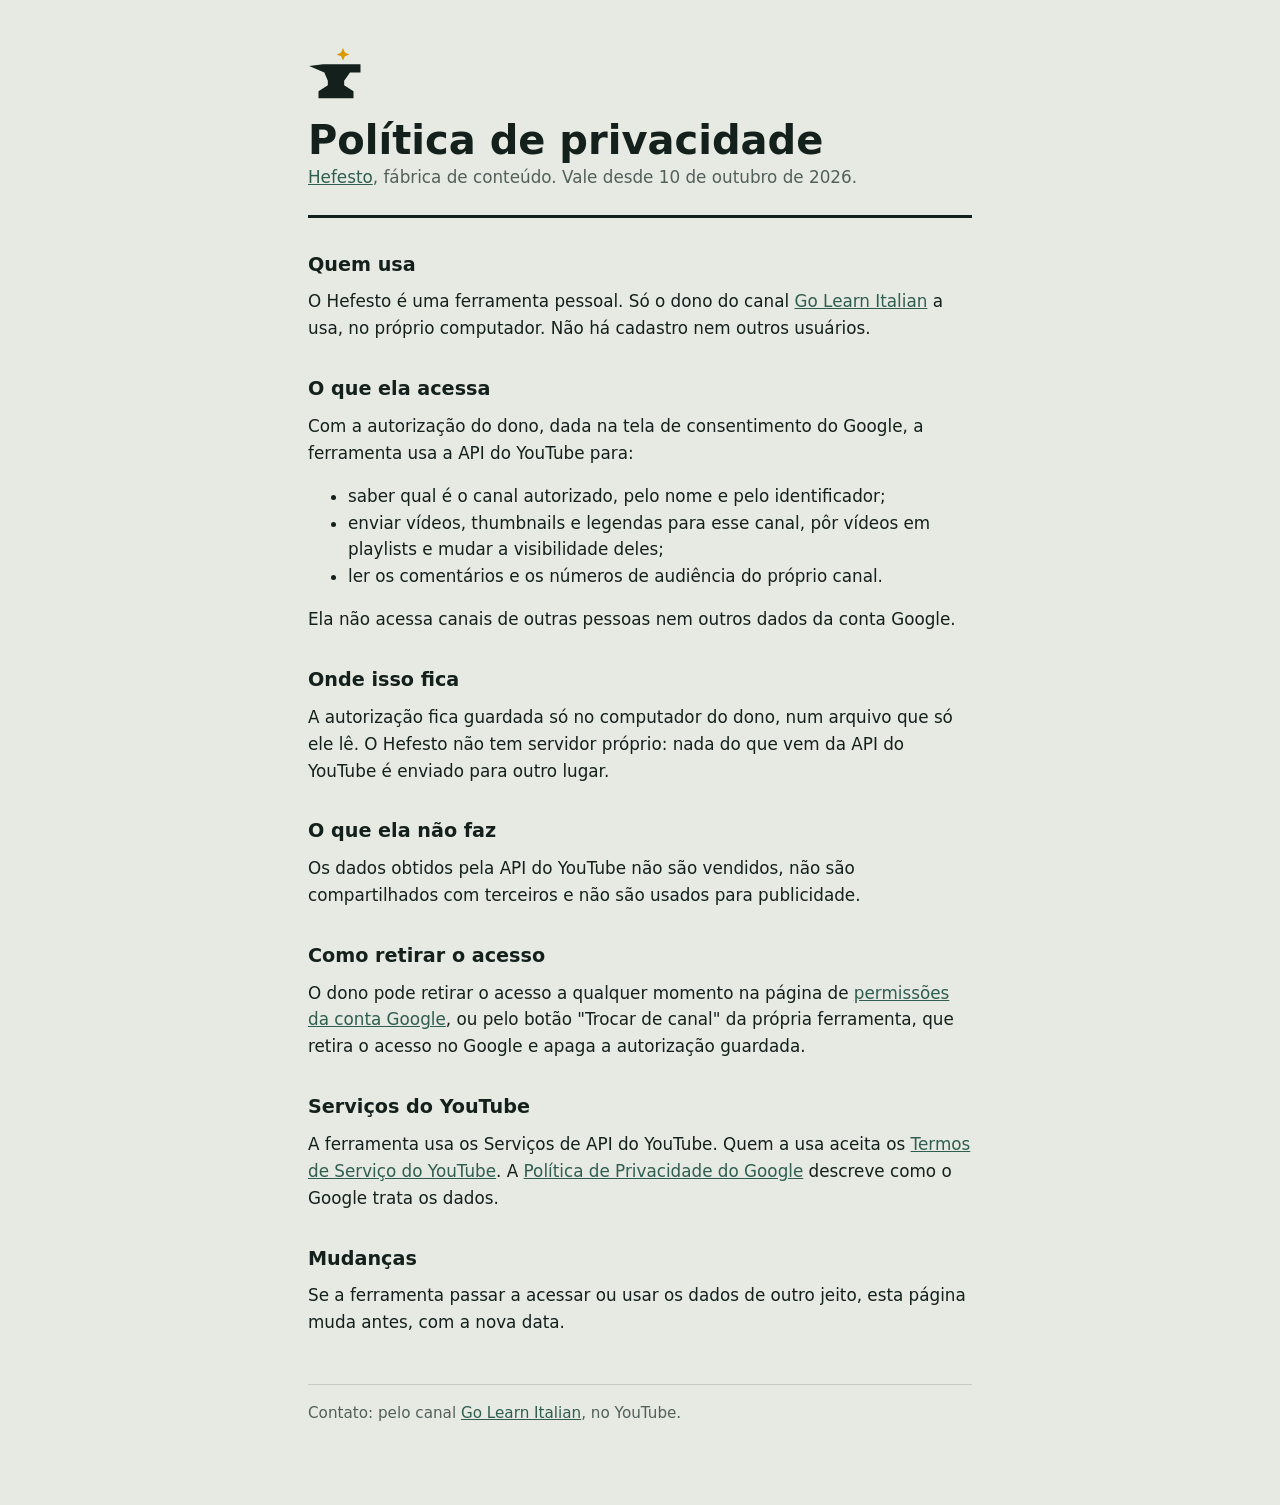
==== privacidade.html @ 433da23f "docs: página inicial e política de privacidade do Hefesto" ====
<!doctype html>
<html lang="pt-BR">
  <head>
    <meta charset="utf-8" />
    <meta name="viewport" content="width=device-width, initial-scale=1" />
    <title>Política de privacidade do Hefesto</title>
    <meta name="description" content="O que o Hefesto acessa pela API do YouTube e o que faz com isso." />
    <link rel="stylesheet" href="estilo.css" />
  </head>
  <body>
    <header>
      <svg viewBox="0 0 48 48" aria-hidden="true">
        <path fill="currentColor" d="M13 14H45V21H36L31 28V32L39 37V43H9V37L17 32V28L14 21L1 15.5Z" />
        <path class="faisca" d="M30 0l1.6 3.9L35.5 5.5l-3.9 1.6L30 11l-1.6-3.9L24.5 5.5l3.9-1.6z" />
      </svg>
      <h1>Política de privacidade</h1>
      <p><a href="./">Hefesto</a>, fábrica de conteúdo. Vale desde 10 de outubro de 2026.</p>
    </header>
    <main>
      <h2>Quem usa</h2>
      <p>
        O Hefesto é uma ferramenta pessoal. Só o dono do canal
        <a href="https://www.youtube.com/@golearnitalian">Go Learn Italian</a> a usa, no próprio computador. Não há cadastro nem outros usuários.
      </p>

      <h2>O que ela acessa</h2>
      <p>Com a autorização do dono, dada na tela de consentimento do Google, a ferramenta usa a API do YouTube para:</p>
      <ul>
        <li>saber qual é o canal autorizado, pelo nome e pelo identificador;</li>
        <li>enviar vídeos, thumbnails e legendas para esse canal, pôr vídeos em playlists e mudar a visibilidade deles;</li>
        <li>ler os comentários e os números de audiência do próprio canal.</li>
      </ul>
      <p>Ela não acessa canais de outras pessoas nem outros dados da conta Google.</p>

      <h2>Onde isso fica</h2>
      <p>
        A autorização fica guardada só no computador do dono, num arquivo que só ele lê. O Hefesto não tem servidor próprio: nada do que vem da API do
        YouTube é enviado para outro lugar.
      </p>

      <h2>O que ela não faz</h2>
      <p>Os dados obtidos pela API do YouTube não são vendidos, não são compartilhados com terceiros e não são usados para publicidade.</p>

      <h2>Como retirar o acesso</h2>
      <p>
        O dono pode retirar o acesso a qualquer momento na página de
        <a href="https://myaccount.google.com/permissions">permissões da conta Google</a>, ou pelo botão "Trocar de canal" da própria ferramenta, que
        retira o acesso no Google e apaga a autorização guardada.
      </p>

      <h2>Serviços do YouTube</h2>
      <p>
        A ferramenta usa os Serviços de API do YouTube. Quem a usa aceita os
        <a href="https://www.youtube.com/t/terms">Termos de Serviço do YouTube</a>. A
        <a href="https://policies.google.com/privacy">Política de Privacidade do Google</a> descreve como o Google trata os dados.
      </p>

      <h2>Mudanças</h2>
      <p>Se a ferramenta passar a acessar ou usar os dados de outro jeito, esta página muda antes, com a nova data.</p>
    </main>
    <footer>
      <p>Contato: pelo canal <a href="https://www.youtube.com/@golearnitalian">Go Learn Italian</a>, no YouTube.</p>
    </footer>
  </body>
</html>
---- estilo.css ----
/* Página pública do Hefesto: as mesmas cores e a mesma marca da interface. */
:root {
  color-scheme: light dark;
  --fundo: light-dark(#e7eae3, #121817);
  --tinta: light-dark(#14201c, #e9ede7);
  --tinta-fraca: light-dark(#52605a, #9aa79f);
  --linha: light-dark(#c5ccc0, #33403c);
  --maquina: light-dark(#2f5d50, #6cc4a8);
  --sinal: light-dark(#d99a00, #f5c518);
}

* {
  box-sizing: border-box;
}

body {
  max-width: 44rem;
  margin: 0 auto;
  padding: 3rem 1.25rem 4rem;
  background: var(--fundo);
  color: var(--tinta);
  font: 1.05rem/1.6 system-ui, sans-serif;
}

header {
  margin-bottom: 2rem;
  padding-bottom: 1.5rem;
  border-bottom: 3px solid var(--tinta);
}

header svg {
  width: 3.5rem;
  height: 3.5rem;
}

.faisca {
  fill: var(--sinal);
}

h1 {
  margin: 0.5rem 0 0.25rem;
  font: 800 2.5rem/1 "Arial Narrow", "Helvetica Neue", system-ui, sans-serif;
}

header p,
footer {
  color: var(--tinta-fraca);
}

header p {
  margin: 0;
}

h2 {
  margin: 2rem 0 0.5rem;
  font-size: 1.2rem;
}

p,
ul {
  margin: 0 0 1rem;
}

a {
  color: var(--maquina);
}

footer {
  margin-top: 3rem;
  padding-top: 1rem;
  border-top: 1px solid var(--linha);
  font-size: 0.95rem;
}
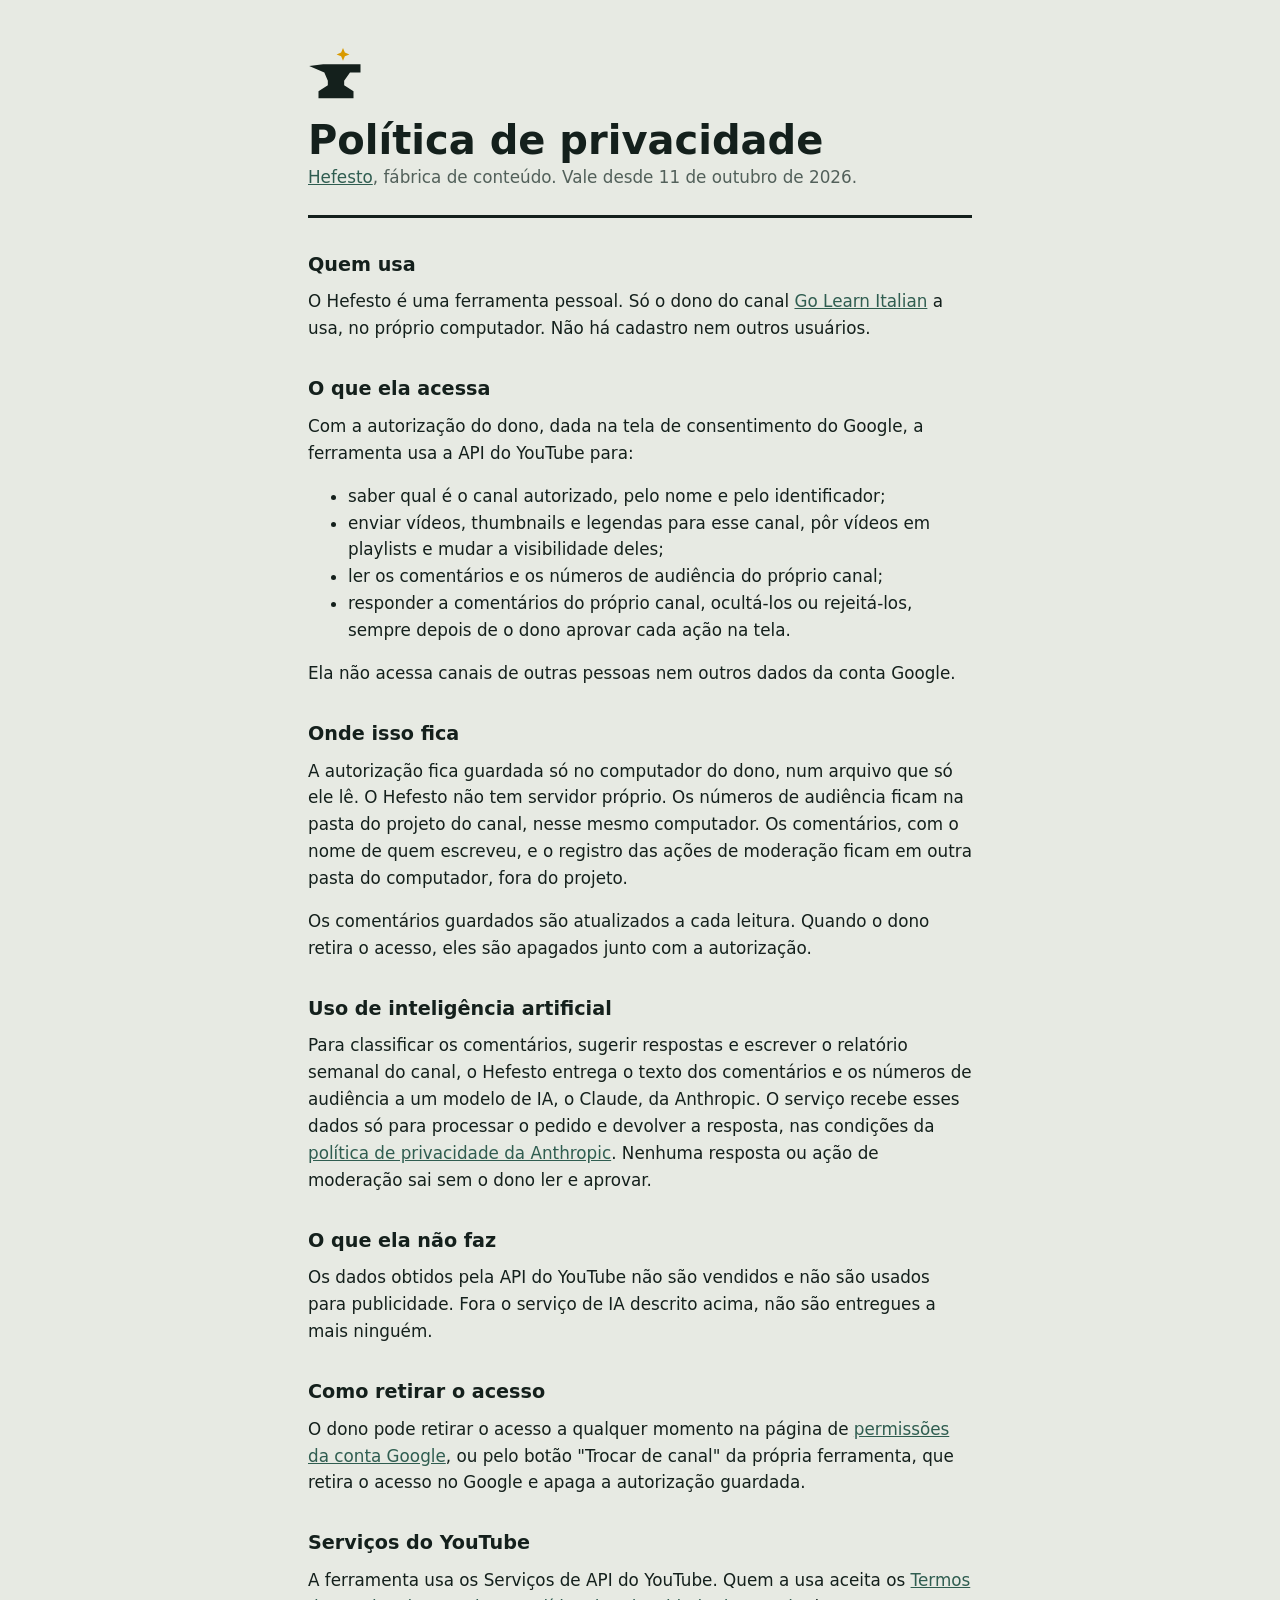
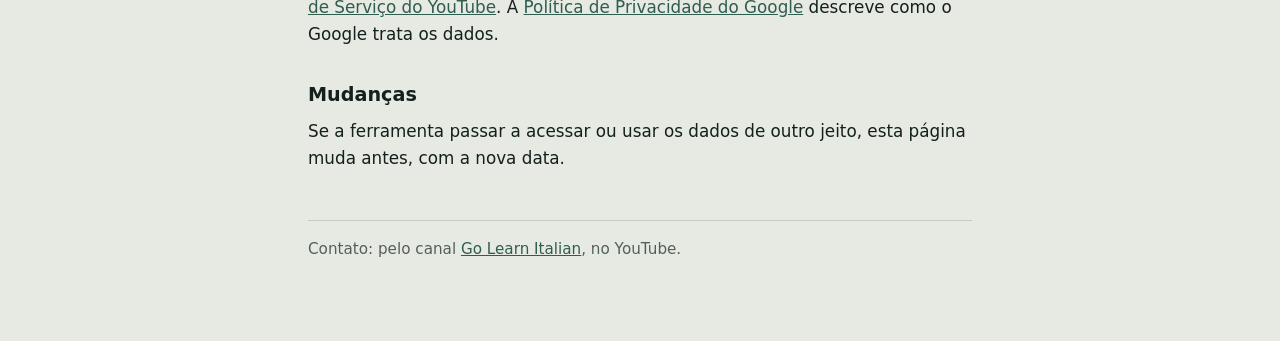
==== commit e0143ba5: "docs(privacidade): resposta e moderação de comentários e leitura por modelo de IA A ferramenta passa" ====
--- a/privacidade.html
+++ b/privacidade.html
@@ -14,7 +14,7 @@
         <path class="faisca" d="M30 0l1.6 3.9L35.5 5.5l-3.9 1.6L30 11l-1.6-3.9L24.5 5.5l3.9-1.6z" />
       </svg>
       <h1>Política de privacidade</h1>
-      <p><a href="./">Hefesto</a>, fábrica de conteúdo. Vale desde 10 de outubro de 2026.</p>
+      <p><a href="./">Hefesto</a>, fábrica de conteúdo. Vale desde 11 de outubro de 2026.</p>
     </header>
     <main>
       <h2>Quem usa</h2>
@@ -28,18 +28,34 @@
       <ul>
         <li>saber qual é o canal autorizado, pelo nome e pelo identificador;</li>
         <li>enviar vídeos, thumbnails e legendas para esse canal, pôr vídeos em playlists e mudar a visibilidade deles;</li>
-        <li>ler os comentários e os números de audiência do próprio canal.</li>
+        <li>ler os comentários e os números de audiência do próprio canal;</li>
+        <li>responder a comentários do próprio canal, ocultá-los ou rejeitá-los, sempre depois de o dono aprovar cada ação na tela.</li>
       </ul>
       <p>Ela não acessa canais de outras pessoas nem outros dados da conta Google.</p>
 
       <h2>Onde isso fica</h2>
       <p>
-        A autorização fica guardada só no computador do dono, num arquivo que só ele lê. O Hefesto não tem servidor próprio: nada do que vem da API do
-        YouTube é enviado para outro lugar.
+        A autorização fica guardada só no computador do dono, num arquivo que só ele lê. O Hefesto não tem servidor próprio. Os números de audiência
+        ficam na pasta do projeto do canal, nesse mesmo computador. Os comentários, com o nome de quem escreveu, e o registro das ações de moderação
+        ficam em outra pasta do computador, fora do projeto.
+      </p>
+      <p>
+        Os comentários guardados são atualizados a cada leitura. Quando o dono retira o acesso, eles são apagados junto com a autorização.
+      </p>
+
+      <h2>Uso de inteligência artificial</h2>
+      <p>
+        Para classificar os comentários, sugerir respostas e escrever o relatório semanal do canal, o Hefesto entrega o texto dos comentários e os
+        números de audiência a um modelo de IA, o Claude, da Anthropic. O serviço recebe esses dados só para processar o pedido e devolver a resposta,
+        nas condições da <a href="https://www.anthropic.com/legal/privacy">política de privacidade da Anthropic</a>. Nenhuma resposta ou ação de
+        moderação sai sem o dono ler e aprovar.
       </p>
 
       <h2>O que ela não faz</h2>
-      <p>Os dados obtidos pela API do YouTube não são vendidos, não são compartilhados com terceiros e não são usados para publicidade.</p>
+      <p>
+        Os dados obtidos pela API do YouTube não são vendidos e não são usados para publicidade. Fora o serviço de IA descrito acima, não são
+        entregues a mais ninguém.
+      </p>
 
       <h2>Como retirar o acesso</h2>
       <p>
